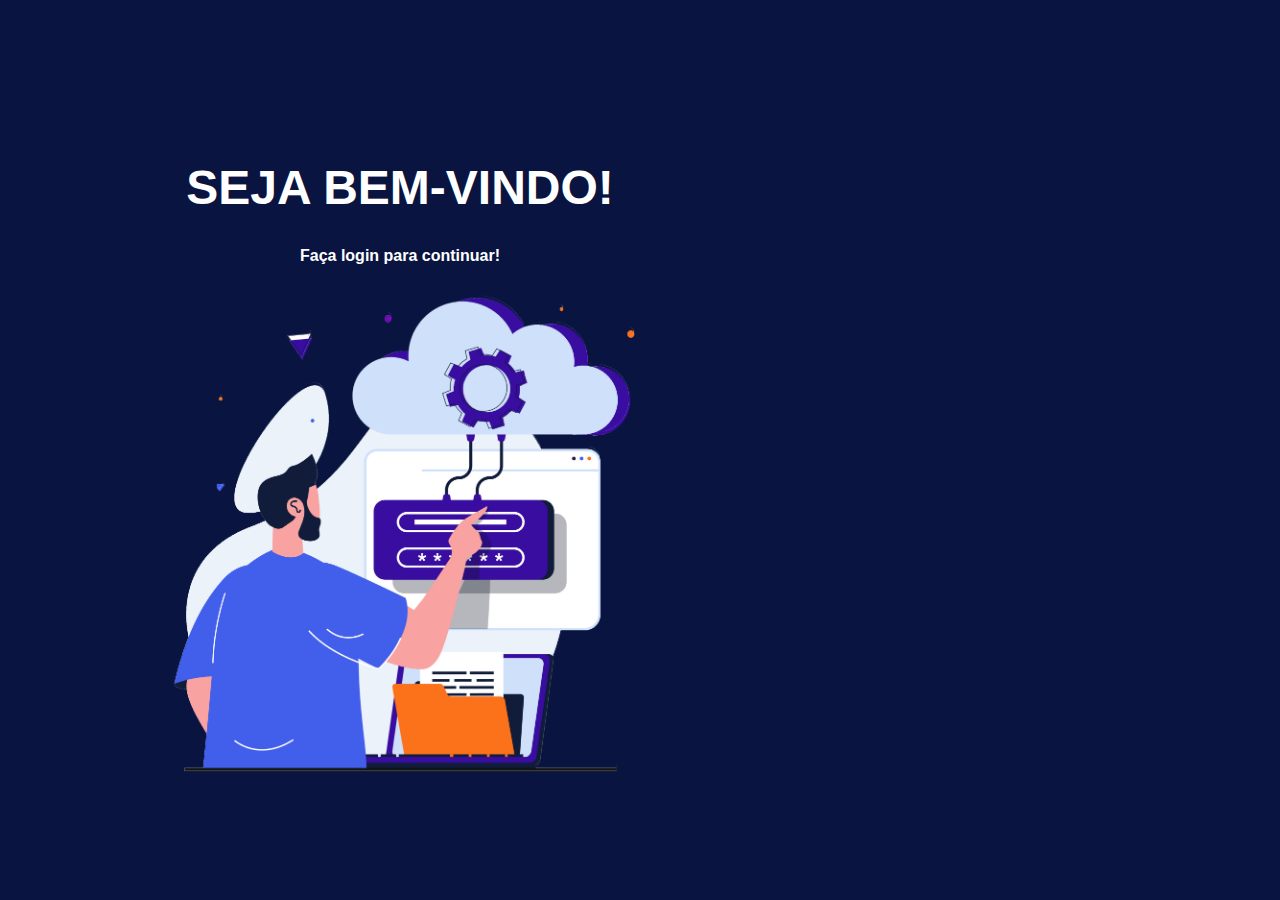
==== login.html @ 966aed8c "V1" ====
<!DOCTYPE html>
<html lang="pt-br">
<head>
    <meta charset="UTF-8">
    <meta http-equiv="X-UA-Compatible" content="IE=edge">
    <meta name="viewport" content="width=device-width, initial-scale=1.0">
    <link rel="stylesheet" type="text/css" href="assets/style - Copia.css" media="screen" />
    <title>Gestão Financeira Pessoal - Login</title>
</head>
<body class="body2">

        <header class="header-login">
            <h1>SEJA BEM-VINDO!</h1>
            <a>Faça login para continuar!</a>
            <img  class="img-login" src="assets/img/login.png">
        </header>

        <form method="post" class="form_login">
            <div class="box-login">
                <h1>Login</h1>
                <div class="box-email">
                    <input type="email" placeholder="E-mail">
                </div>
            <br>
            <br>
                <div class="box-senha">
                    <input type="password" placeholder="Senha">
                </div>
                <button class="btn_login">Logar</button>
            </div>
            <div class="contanova">
                <a>Não possui uma conta?</a>
                <a>Clique <a href="cadastro.html">Aqui</a>e faça seu cadastro!</a>
            </div>
            
        </form>
       



        
</body>
</html>
---- assets/style - Copia.css ----
body{
    background-color: #091540;
    color: white;
    font-family: sans-serif;
    font-weight: bold;
    margin: 0px;
}

.body2{
  position: absolute;
  background-color: #091540;
  font-family: sans-serif;
}

.header{
    display: flex;
    align-items: center;
    justify-content: center;
    margin-bottom: 2rem;
    margin-top: 2rem;
    font-size: 2rem;
}

input{
    width: 15rem;
    height: 1.8rem;
    border-radius: 8px;
} 

.usuario{
    color: black;
    display: flex;
    flex-direction: column;
    align-items: center;
    
}

.usuario label{
    display: flex;
    width: 15rem;
}

.senha{
    color: black;
    display: flex;
    flex-direction: column;
    align-items: center;
    margin-top: 0.8rem;
}
.senha label{
    display: flex;
    width: 15rem;
}


.form{
    width: 100vw;
    height: 50vh;
    display: flex;
    justify-content: center;
    align-items: center
}
.texto-login{
    color: black;
    display: flex;
    align-items: center;
    justify-content: center;
    margin-top: -5rem;
    margin-bottom: 2rem;
    font-size: 2rem;
}

.box {
    border-radius: 10px;
    width: 25rem;
    height: 20rem;
    background: #fff;
    display: flex;
    flex-direction: column;
    justify-content: center;
}




@media screen and (max-height: 450px) {
  .sidebar {padding-top: 15px;}
  .sidebar a {font-size: 18px;}
}


.div-saldo{
  display: flex;
  align-items: center;
  justify-content: center;
  font-size: 2rem;
  margin-top: 2rem;
}

.linha{
  width: 200px;
  border: 3px solid ;
  display: flex;
  justify-content: center;
  align-items: center;
  margin-left: auto;
  margin-right: auto;
}

/*CSS LOGIN */

@media screen  and (min-width: 768px){

    .header-login{
      display: flex;
      align-items: center;
      justify-content: center;
      flex-direction: column;

    }

    .content{
      display: flex;
      align-items: center;
      justify-content: center;
      flex-direction: column
    }

    
}


.header-login{
  color: white;
  display: flex;
  align-items: center;
  flex-direction: column;
  margin-top: 8rem;
  margin-bottom: 2rem;
  margin-right: 70rem;
}

.header-login h1{
  font-size: 3rem;
}

.header-login a{
  font-size: 1rem;
}


.box-login{
  background-color: white;
  display: flex;
  align-items: center;
  justify-content: center;
  flex-direction: column;
  width: 25rem;
  height: 20rem;
  border-radius: 12px;
  margin-left: 60rem;
  position: relative;
  margin-top: -50rem;
  color: black;
}

.box-email{
  display: flex;
  justify-content: center;
  align-items: center;
  flex-direction: column;
  
}

.box-senha{
  display: flex;
  justify-content: center;
  align-items: center;
  flex-direction: column;
}

.img-login{
    max-width: 100%;
    max-width: 50rem;
}

.btn_login{
  display: flex;
  margin-top: 20px;
  width: 7rem;
  height: 2rem;
  align-items: center;
  justify-content: center;
  background-color: #091540;
  color: white;
}

.form_login{
  display: flex;
  align-items: center;
  justify-content: center;
  

}

.contanova{
  display: flex;
  margin-top: -50rem;

}

.contanova{
  display: flex;
  align-items: center;
  justify-content: center;
  flex-direction: column;
  margin-left: -17rem;
  margin-top: -22rem;

}

.content{
  display: flex;
  flex-direction: column;
  align-items: center;
  margin-right: auto;
  border-radius: 40px;
}

.content .a{
  padding-bottom: 0.1rem;
  padding-top: 0.3rem;
  text-align: right; 
}

.body_cadastro{
  background-color: #091540;
  margin: 0px;
}

.container {
  width: 100vw;
  height: 100vh;
  display: flex;
  flex-direction: row;
  justify-content: center;
  align-items: center
}
.box {
  width: 500px;
  height: 500px;
  background: #fff;
  display: flex;
  align-items: center;
  box-shadow: 7px 7px  black;
}

.box a{
  color: #111;
}

.btn_cadastra{
  display: block;
  height: 3rem;
  width: 8rem;
  margin-top: 1rem;
  background-color: #091540;
  color: white;
  cursor: pointer;

}

.requisitos{
  display: flex;
  align-items: center;
  justify-content: center;
  flex-direction: row;
  margin-top: -10rem;

}

/**/
input{
  color: black !important;
  border-top: transparent;
  border-left: transparent;
  border-right: transparent;
  border-bottom: solid 3px;
}

.header-system{
  display: flex;
  justify-content: space-around;
  align-items: center;
  background-color: white;
  color: black;
  
}

.header-system a{
  color: #000;
  font-size: 1.5rem;
}

.menu{
  display: flex;
  justify-content: space-around;
  align-items: center;
  background-color: #7692ff;
  height: 5rem;
}

.menu a{
  color: white;
  font-size: 1.5rem;
  text-decoration: none;
}

.caixa{
  display: flex;
  justify-content: center;
  background-color: #3d518c;
  margin-top: 1rem;
  border-radius: 1rem;
  justify-content: center;
  width: 20rem;
  height: 10rem;
}

.caixa a{
  display: flex;
  margin-top: 1rem;
  font-size: 1rem;
  justify-content: center;
  flex-direction: row;
}

.caixa h1{
  display: flex;
  align-items: center;
  justify-content: center;
}

.despesas{
  display: flex;
  justify-content: center;
  background-color: #3d518c;
  height: 9rem;
  width: 27rem;
  margin-top: 1rem;
  border-radius: 1rem;

}

.container-system {
  width: 100vw;
  height: 100vh;
  display: flex;
  flex-direction: row;
  justify-content: center;
}
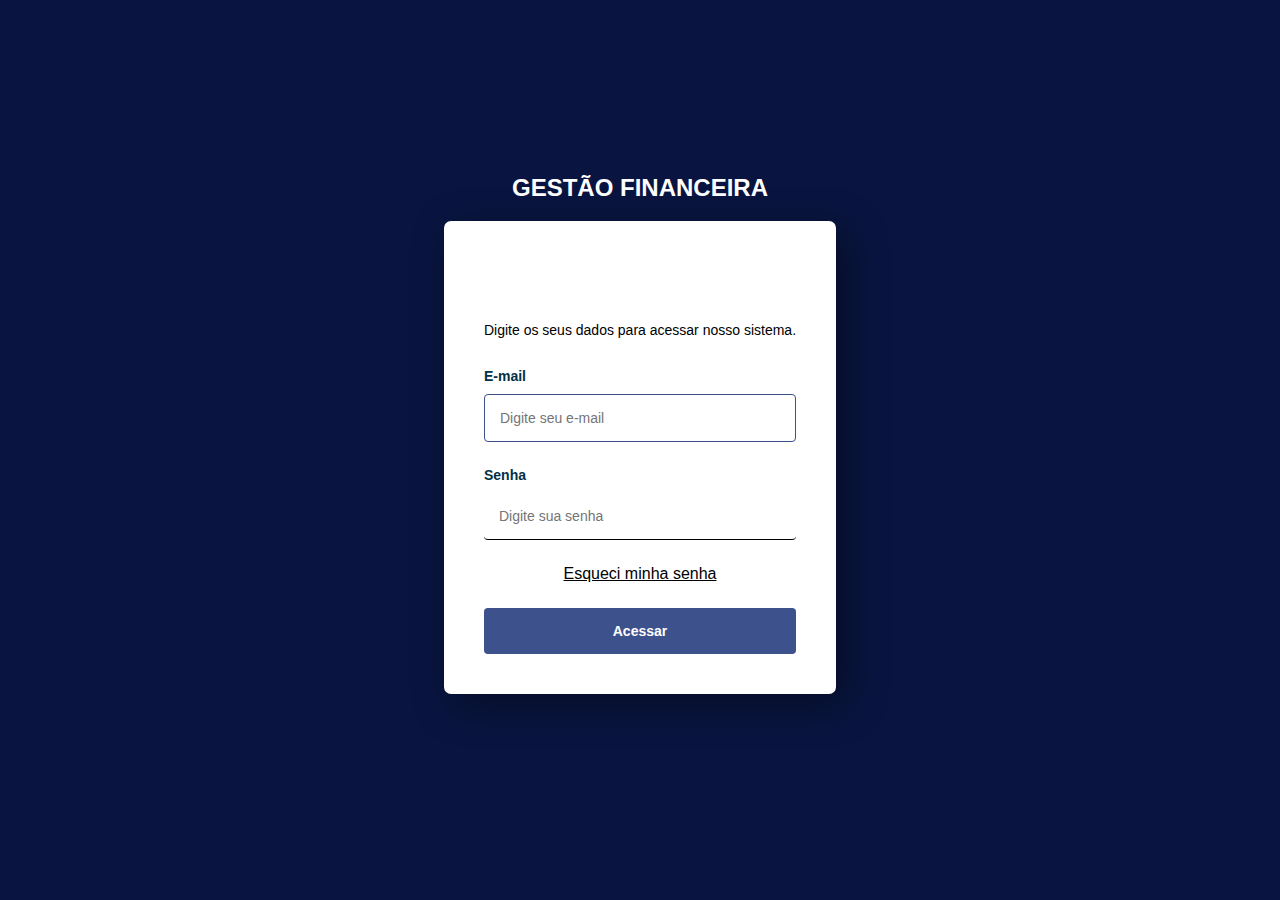
==== commit f22a4896: "V1.1" ====
--- a/login.html
+++ b/login.html
@@ -4,40 +4,24 @@
     <meta charset="UTF-8">
     <meta http-equiv="X-UA-Compatible" content="IE=edge">
     <meta name="viewport" content="width=device-width, initial-scale=1.0">
-    <link rel="stylesheet" type="text/css" href="assets/style - Copia.css" media="screen" />
+    <link rel="stylesheet" type="text/css" href="assets/style2.css" media="screen" />
     <title>Gestão Financeira Pessoal - Login</title>
 </head>
-<body class="body2">
+<body>
 
-        <header class="header-login">
-            <h1>SEJA BEM-VINDO!</h1>
-            <a>Faça login para continuar!</a>
-            <img  class="img-login" src="assets/img/login.png">
-        </header>
-
-        <form method="post" class="form_login">
-            <div class="box-login">
-                <h1>Login</h1>
-                <div class="box-email">
-                    <input type="email" placeholder="E-mail">
-                </div>
-            <br>
-            <br>
-                <div class="box-senha">
-                    <input type="password" placeholder="Senha">
-                </div>
-                <button class="btn_login">Logar</button>
-            </div>
-            <div class="contanova">
-                <a>Não possui uma conta?</a>
-                <a>Clique <a href="cadastro.html">Aqui</a>e faça seu cadastro!</a>
-            </div>
-            
+    <div class="page">
+        <h2>GESTÃO FINANCEIRA</h2>
+        <form method="POST" class="formLogin">
+            <h1>Login</h1>
+            <p>Digite os seus dados para acessar nosso sistema.</p>
+            <label for="email">E-mail</label>
+            <input type="email" placeholder="Digite seu e-mail" autofocus="true" />
+            <label for="password">Senha</label>
+            <input type="password" placeholder="Digite sua senha" />
+            <a href="/">Esqueci minha senha</a>
+            <input type="submit" value="Acessar" class="btn" href="cadastro.html"/>
         </form>
-       
-
-
-
+    </div>
         
 </body>
 </html>--- a/assets/style2.css
+++ b/assets/style2.css
@@ -0,0 +1,361 @@
+
+/*STYLE LOGIN START*/
+@import url('https://fonts.googleapis.com/css2?family=Cabin:wght@500&family=Karla&family=Montserrat:wght@500&display=swap');
+
+body {
+    font-family: 'Inter', sans-serif;
+    margin: 0;
+    padding: 0;
+    color: #023047
+}
+
+.page {
+    display: flex;
+    flex-direction: column;
+    align-items: center;
+    align-content: center;
+    justify-content: center;
+    width: 100%;
+    height: 100vh;
+    background-color: #091540;
+}
+
+.formLogin {
+    display: flex;
+    flex-direction: column;
+    background-color: #fff;
+    border-radius: 7px;
+    padding: 40px;
+    box-shadow: 10px 10px 40px rgba(0, 0, 0, 0.4);
+    gap: 5px
+}
+
+.areaLogin img {
+    width: 420px;
+}
+
+.formLogin h1 {
+    padding: 0;
+    margin: 0;
+    font-weight: 500;
+    font-size: 2.3em;
+    display: flex;
+    align-items: center;
+    justify-content: center;
+}
+
+.formLogin p {
+    display: inline-block;
+    font-size: 14px;
+    color: black;
+    margin-bottom: 25px;
+}
+
+.formLogin input {
+    padding: 15px;
+    font-size: 14px;
+    border: 1px solid black;
+    margin-bottom: 20px;
+    margin-top: 5px;
+    border-radius: 4px;
+    transition: all linear 160ms;
+    outline: none;
+    border-top: transparent;
+    border-left: transparent;
+    border-right: transparent;
+}
+
+
+.formLogin input:focus {
+    border: 1px solid #3d518c;
+    box-shadow: 0 0 0 0;
+    outline: 0;
+}
+
+.formLogin label {
+    font-size: 14px;
+    font-weight: 600;
+}
+
+.formLogin a {
+    display: inline-block;
+    margin-bottom: 20px;
+    font-size: 16px;
+    color: black;
+    transition: all linear 160ms;
+    display: flex;
+    justify-content: center;
+}
+
+.formLogin a:hover {
+    color: #3d518c;
+}
+
+.btn {
+    background-color: #3d518c;
+    color: #fff;
+    font-size: 14px;
+    font-weight: 600;
+    border: none !important;
+    transition: all linear 160ms;
+    cursor: pointer;
+    margin: 0 !important;
+
+}
+
+.btn:hover {
+    transform: scale(1.05);
+    background-color: #7692ff;
+
+}
+
+.page h2{
+    display: flex;
+    color: white;
+    margin-top: -2rem;
+}
+/*STYLE LOGIN END*/
+
+/*STYLE CADASTRO START*//*//////////////////////////////////////////////////////////////////////////////////////////*/
+
+.pageCadastro {
+    display: flex;
+    flex-direction: column;
+    align-items: center;
+    align-content: center;
+    justify-content: center;
+    width: 100%;
+    height: 100vh;
+    background-color: #091540;
+}
+
+.formCadastro {
+    display: flex;
+    flex-direction: column;
+    background-color: #fff;
+    border-radius: 7px;
+    padding: 20px;
+    box-shadow: 10px 10px 40px rgba(0, 0, 0, 0.4);
+    gap: -20px;
+    width: 30rem;
+}
+
+.areaCadastro img {
+    width: 420px;
+}
+
+.formCadastro h1 {
+    padding: 0;
+    margin: 0;
+    font-weight: 500;
+    font-size: 2.3em;
+    display: flex;
+    align-items: center;
+    justify-content: center;
+}
+
+.formCadastro p {
+    display: flex;
+    font-size: 14px;
+    color: black;
+    margin-bottom: 25px;
+    justify-content: center;
+}
+
+.formCadastro input {
+    padding: 15px;
+    font-size: 14px;
+    border: 1px solid black;
+    margin-bottom: 20px;
+    margin-top: 5px;
+    border-radius: 4px;
+    transition: all linear 160ms;
+    outline: none;
+    border-top: transparent;
+    border-left: transparent;
+    border-right: transparent;
+
+}
+
+
+.formCadastro input:focus {
+    border: 1px solid #3d518c;
+    box-shadow: 0 0 0 0;
+    outline: 0;
+}
+
+.formCadastro label {
+    font-size: 14px;
+    font-weight: 600;
+}
+
+
+.formCadastro a:hover {
+    color: #3d518c;
+}
+
+.btn {
+    background-color: #3d518c;
+    color: #fff;
+    font-size: 14px;
+    font-weight: 600;
+    border: none !important;
+    transition: all linear 160ms;
+    cursor: pointer;
+    margin: 0 !important;
+
+}
+
+.btn:hover {
+    transform: scale(1.05);
+    background-color: #7692ff;
+
+}
+
+.page h2{
+    display: flex;
+    color: white;
+    margin-top: -2rem;
+}
+
+
+/*STYLE CADASTRO END*/
+
+/*STYLE SYSTEM START*/
+/*MENU START*/
+ul {
+    list-style-type: none;
+    margin: 0;
+    padding: 0;
+    overflow: hidden;
+    background-color: #3d518c;
+    display: flex;
+    align-items: center;
+    justify-content: center;
+    box-shadow: 10px 10px 40px rgba(0, 0, 0, 0.4);
+  }
+  
+  .menu li {
+    display: inline-block;
+  }
+  
+  .menu li a {
+    display: block;
+    color: white;
+    text-align: center;
+    padding: 14px 16px;
+    text-decoration: none;
+  }
+  
+  .menu li a:hover {
+    background-color: #7692ff;
+  
+  }
+/*MENU END*/
+
+body{
+    background-color: #091540;
+}
+
+.mes{
+    color: white;
+    display: flex;
+    align-items: center;
+    justify-content: center;
+    margin-bottom: 3rem;
+    margin-top: 2rem;
+    flex-direction: column;
+}
+
+.mes input{
+    width: 9rem;
+    height: 2.5rem;
+    border-radius: 8px;
+    
+    border-top: transparent;
+    border-bottom: 2px white solid;
+    border-right: transparent;
+    border-left: transparent;
+    background-color: transparent !important;
+    color: white;
+}
+
+
+.content{
+    background-color: #3d518c;
+    box-shadow: 10px 10px 40px rgba(0, 0, 0, 0.4);
+}
+
+.entrada{
+    display: flex;
+    align-items: center;
+    justify-content: center;
+    height: 8rem;
+
+}
+
+.entrada img{
+    height: 7rem;
+    display: flex;
+
+
+}
+
+.entrada a{
+    color: white;
+    font-size: 25px;
+    font: bold;
+}
+
+.add{
+    display: flex;
+    align-items: center;
+    justify-content: center;
+    margin-top: 2rem;
+    cursor: pointer;
+    line-height: 2rem;
+    margin-top: 1rem;
+    background-color: #3d518c;
+    box-shadow: 10px 10px 40px rgba(0, 0, 0, 0.4);
+}
+
+.values{
+    display: flex;
+    align-items: center;
+    justify-content: center;
+    flex-direction: column;
+    margin-top: 4rem;
+    
+}
+
+.values h2{
+    color: white;
+    margin-top: -1rem;
+}
+
+body h1{
+    display: flex;
+    align-items: center;
+    justify-content: center;
+    color: white;
+    font-size: 3rem;
+}
+
+.exibir{
+    display: flex;
+    align-items: center;
+    justify-content: space-around;
+    background-color: #fff;
+    color: black;
+    margin-top: 1rem;
+    box-shadow: 10px 10px 40px rgba(0, 0, 0, 0.4);
+}
+
+.exibir a{
+    font-size: 1.5rem;
+}
+
+
+
+
+/*STYLE SYSTEM END*/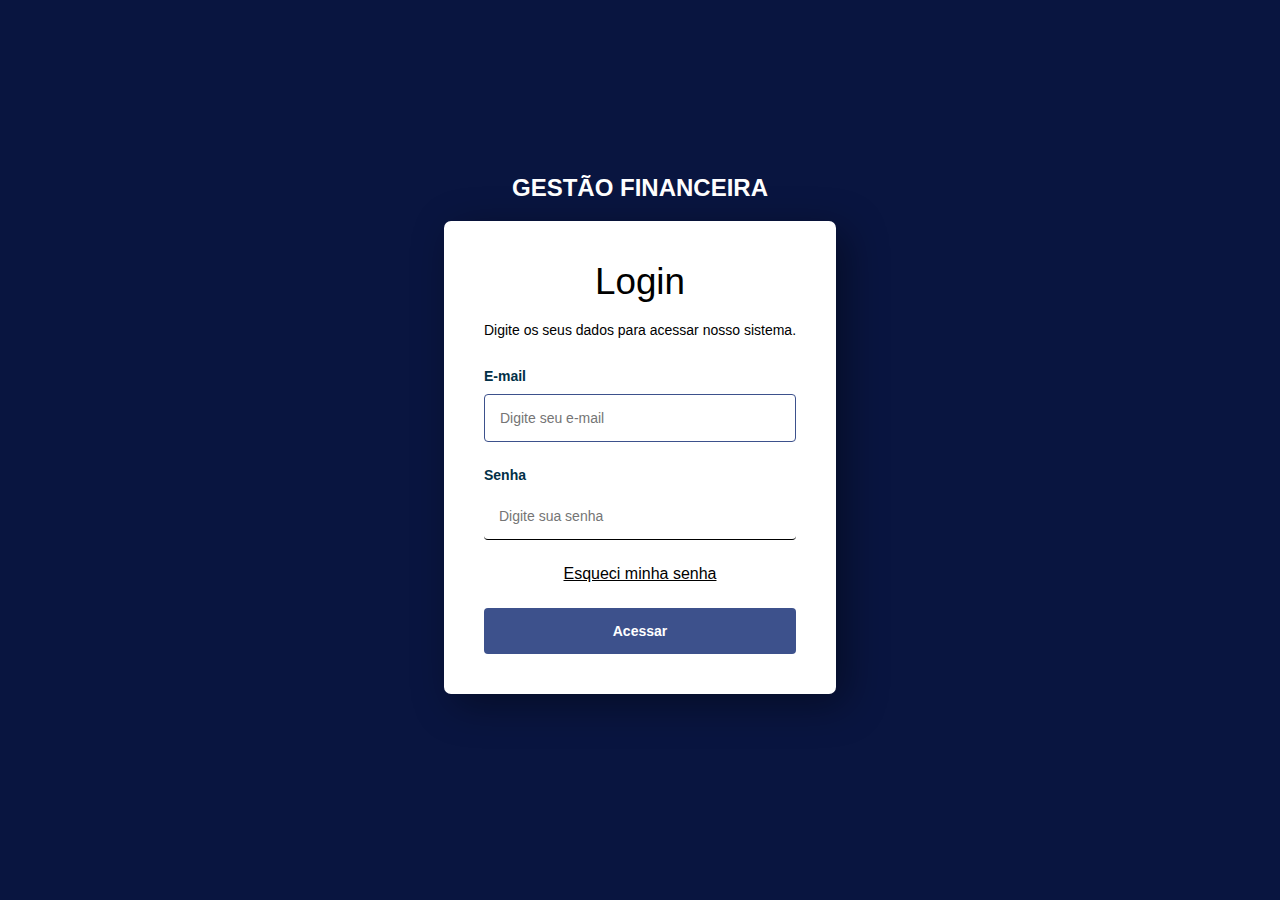
==== commit 7933c0a4: "V1.4" ====
--- a/login.html
+++ b/login.html
@@ -10,9 +10,9 @@
 <body>
 
     <div class="page">
-        <h2>GESTÃO FINANCEIRA</h2>
+        <h2 >GESTÃO FINANCEIRA</h2>
         <form method="POST" class="formLogin">
-            <h1>Login</h1>
+            <h1 style="color:black">Login</h1>
             <p>Digite os seus dados para acessar nosso sistema.</p>
             <label for="email">E-mail</label>
             <input type="email" placeholder="Digite seu e-mail" autofocus="true" />
--- a/assets/style2.css
+++ b/assets/style2.css
@@ -6,7 +6,8 @@
     font-family: 'Inter', sans-serif;
     margin: 0;
     padding: 0;
-    color: #023047
+    color: #023047;
+    overflow: hidden;
 }
 
 .page {
@@ -254,30 +255,7 @@
 /*MENU END*/
 
 body{
-    background-color: #091540;
-}
-
-.mes{
-    color: white;
-    display: flex;
-    align-items: center;
-    justify-content: center;
-    margin-bottom: 3rem;
-    margin-top: 2rem;
-    flex-direction: column;
-}
-
-.mes input{
-    width: 9rem;
-    height: 2.5rem;
-    border-radius: 8px;
-    
-    border-top: transparent;
-    border-bottom: 2px white solid;
-    border-right: transparent;
-    border-left: transparent;
-    background-color: transparent !important;
-    color: white;
+    background-color: #091540e5;
 }
 
 
@@ -338,7 +316,7 @@
     align-items: center;
     justify-content: center;
     color: white;
-    font-size: 3rem;
+    font-size: 2rem;
 }
 
 .exibir{
@@ -355,7 +333,360 @@
     font-size: 1.5rem;
 }
 
-
-
-
-/*STYLE SYSTEM END*/+.caixa{
+    display: flex;
+    align-items: center;
+    justify-content: space-around;
+    color: black;
+    background-color: rgba(255, 255, 255, 0.89);
+    margin-top: 3px;
+    height: 3rem;
+    box-shadow: 1px 4px rgba(255, 253, 253, 0.459);
+}
+
+.caixa a{
+    font-size: 25px;
+    font-weight: bold;
+
+}
+
+.filtros{
+    background-color: rgba(255, 255, 255, 0.89);
+    color: black;
+    display: flex;
+    justify-content: space-around;
+    align-items: center;
+    height: 3rem;
+    box-shadow: 1px 3px rgba(255, 253, 253, 0.459);
+    
+}
+
+.filtros a{
+    font-size: 18px;
+    font-weight: bold;
+}
+
+.filtros select{
+    border-top: transparent !important;
+    border-left: transparent !important;
+    border-right: transparent !important;
+    border-bottom: black solid 1px;
+    font-weight: bold !important;
+    font-size: 17px;
+    border-radius: 4px;
+}
+
+.data-filtro{
+    border-top: transparent !important;
+    border-left: transparent !important;
+    border-right: transparent !important;
+    border-bottom: black solid 1px;
+    font-weight: bold !important;
+    font-size: 17px;
+    border-radius: 4px;
+}
+
+.input-descricao{
+    border-top: transparent !important;
+    border-left: transparent !important;
+    border-right: transparent !important;
+    border-bottom: black solid 1px;
+    font-weight: bold !important;
+    font-size: 17px;
+    border-radius: 4px;
+}
+
+.btn-filtro{
+    display: flex;
+    align-items: center;
+    justify-content: center;
+    width: 5rem;
+    height: 2rem;
+    border-radius: 5px;
+    font-weight: bold;
+    margin-top: 1rem;
+    margin-bottom: 1rem;
+}
+
+.historico-caixa{
+    display: flex;
+    justify-content: space-around;
+    margin-top: 1rem;
+}
+
+.table-caixa{
+    color: white;
+    width: 90%;
+    border-collapse: separate;
+}
+
+.table-caixa th{
+    color: black;
+}
+
+.header-caixa{
+    background-color: white;
+}
+
+.tr-caixa1{
+    background-color: white;
+    color: black;
+    text-align: center;
+}
+
+/*STYLE SYSTEM END*/
+
+/*STYLE HISTORICO/TRANSAÇÕES START*/
+
+
+.historico-transacoes{
+    display: flex;
+    justify-content: space-around;
+    margin-top: 1rem;
+}
+
+.table-transacoes{
+    color: white;
+    width: 90%;
+    border-collapse: separate;
+}
+
+.table-transacoes th{
+    color: black;
+}
+
+.header-transacoes{
+    background-color: white;
+}
+
+.tr-transacoes1{
+    background-color: white;
+    color: black;
+    text-align: center;
+}
+
+
+
+/*STYLE HISTORICO/TRANSAÇÕES END*/
+
+/*STYLE DESPESAS START*/
+
+.lancamentos-despesas{
+    display: flex;
+    align-items: center;
+    justify-content: center;
+    margin-top: 20px;
+    
+}
+
+.lancamentos-despesas button{
+    font-size: 17px;
+    font-weight: bold !important;
+    border-radius: 5px;
+    height: 2rem;
+    background-color: red;
+    color: white;
+    border-color: white;
+}
+
+.historico-despesas{
+    display: flex;
+    justify-content: space-around;
+    margin-top: 1rem;
+}
+
+.table-despesas{
+    color: white;
+    width: 90%;
+    border-collapse: separate;
+}
+
+.table-despesas th{
+    color: black;
+}
+
+.header-despesas{
+    background-color: white;
+}
+
+.tr-despesas1{
+    background-color: white;
+    color: black;
+    text-align: center;
+}
+
+
+
+/*STYLE DESPESAS END*/
+
+/*STYLE CATEGORIAS START*/
+
+.lancamentos-categoria{
+    display: flex;
+    align-items: center;
+    justify-content: center;
+    margin-top: 20px;
+    
+}
+
+.lancamentos-categoria button{
+    font-size: 17px;
+    font-weight: bold !important;
+    border-radius: 5px;
+    height: 2rem;
+    background-color: #7692ff;
+    border-color: white;
+    color: white;
+}
+
+
+
+.historico-categoria{
+    display: flex;
+    justify-content: space-around;
+    margin-top: 1rem;
+}
+
+.table-categoria{
+    color: white;
+    width: 90%;
+    border-collapse: separate;
+}
+
+.table-categoria th{
+    color: black;
+}
+
+.header-categorias{
+    background-color: white;
+}
+
+.tr-categoria1{
+    background-color: white;
+    color: black;
+    text-align: center;
+}
+
+
+
+/*STYLE CATEGORIAS END*/
+
+
+/*MODAL STYLE*/
+
+.lancamentos{
+    display: flex;
+    align-items: center;
+    justify-content: center;
+    margin-top: 20px;
+    
+}
+
+.lancamentos button{
+    font-size: 17px;
+    font-weight: bold !important;
+    border-radius: 5px;
+    height: 2rem;
+}
+
+.modal {
+    display: none; /* MUDAR PARA DISPLAY FLEX PARA APARECER ATUALIZANDO A PAGINA */
+    position: fixed; /* Stay in place */
+    z-index: 1; /* Sit on top */
+    padding-top: 100px; /* Location of the box */
+    left: 0;
+    top: 0;
+    width: 100%; /* Full width */
+    height: 100%; /* Full height */
+    overflow: auto; /* Enable scroll if needed */
+    background-color: rgb(0,0,0); /* Fallback color */
+    background-color: rgba(0,0,0,0.4); /* Black w/ opacity */
+  }
+  
+  /* Modal Content */
+  .modal-content {
+    position: relative;
+    background-color: #fefefe;
+    margin: auto;
+    padding: 0;
+    border: 1px solid #888;
+    width: 80%;
+    box-shadow: 0 4px 8px 0 rgba(0,0,0,0.2),0 6px 20px 0 rgba(0,0,0,0.19);
+    -webkit-animation-name: animatetop;
+    -webkit-animation-duration: 0.4s;
+    animation-name: animatetop;
+    animation-duration: 0.4s
+  }
+  
+  /* Add Animation */
+  @-webkit-keyframes animatetop {
+    from {top:-300px; opacity:0} 
+    to {top:0; opacity:1}
+  }
+  
+  @keyframes animatetop {
+    from {top:-300px; opacity:0}
+    to {top:0; opacity:1}
+  }
+  
+  /* The Close Button */
+  .close {
+    color: black;
+    float: right;
+    font-size: 28px;
+    font-weight: bold;
+  }
+  
+  .close:hover,
+  .close:focus {
+    color: black;
+    text-decoration: none;
+    cursor: pointer;
+  }
+  
+  .modal-header {
+    padding: 2px 16px;
+    color: black;
+  
+  }
+  
+  .modal-body {
+    display: block;
+    justify-content: center;
+    padding: 2px 35rem;
+    color: black;
+    height: 25rem;
+  }
+
+
+  
+  .modal-body input{
+    border-top: transparent !important;
+    border-left: transparent !important;
+    border-right: transparent !important;
+    border-bottom: black solid 1px;
+    font-weight: bold !important;
+    font-size: 17px;
+    border-radius: 4px;
+
+  }
+
+  .modal-body select{
+
+    border-top: transparent !important;
+    border-left: transparent !important;
+    border-right: transparent !important;
+    border-bottom: black solid 1px;
+    font-weight: bold !important;
+    font-size: 17px;
+    border-radius: 4px;
+  }
+  
+  .modal-footer {
+    padding: 2px 16px;
+    color: white;
+  }
+
+
+/*MODAL STYLE END*/
+
